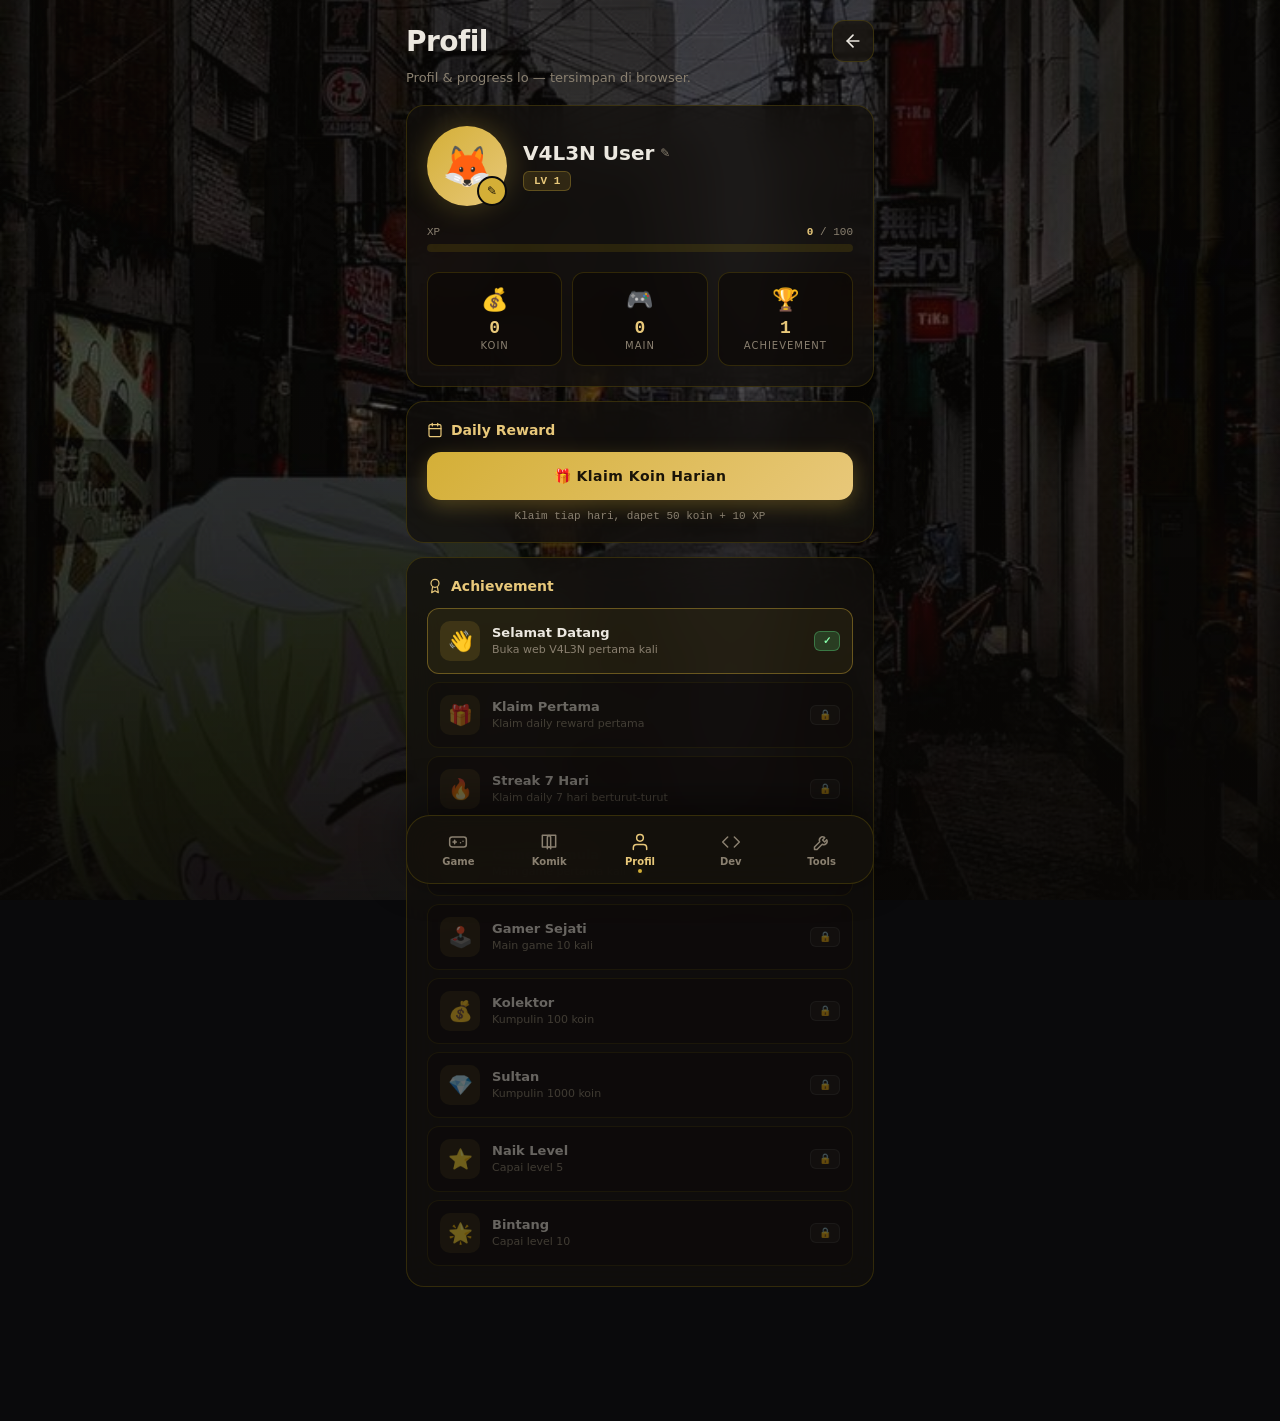
==== profil.html @ b2ff1efc "Add initial profile page layout and functionality" ====
<!DOCTYPE html>
<html lang="id">
<head>
<meta charset="UTF-8">
<meta name="viewport" content="width=device-width, initial-scale=1.0">
<title>Profil // v4l3n</title>
<style>
  :root {
    --bg: #0a0a0c;
    --panel: rgba(18, 15, 12, 0.75);
    --border: rgba(255, 215, 0, 0.15);
    --gold: #d4af37;
    --gold-soft: #e8c87a;
    --gold-dim: #8a7020;
    --gold-glow: rgba(212, 175, 55, 0.3);
    --text: #ece8e0;
    --muted: #8a8070;
    --font: 'Inter', 'Segoe UI', system-ui, -apple-system, sans-serif;
    --mono: 'JetBrains Mono', 'Fira Code', 'Courier New', monospace;
  }

  * { margin: 0; padding: 0; box-sizing: border-box; }

  body {
    font-family: var(--font);
    background: var(--bg);
    color: var(--text);
    min-height: 100vh;
    overflow-x: hidden;
  }

  .dash-bg {
    position: fixed;
    inset: 0;
    z-index: 0;
    background-image: url('assets/tenka-bg.jpg');
    background-size: cover;
    background-position: center;
    background-attachment: fixed;
  }

  .dash-overlay {
    position: fixed;
    inset: 0;
    z-index: 1;
    background: linear-gradient(180deg,
      rgba(10, 8, 6, 0.65) 0%,
      rgba(10, 8, 6, 0.5) 40%,
      rgba(10, 8, 6, 0.85) 100%);
    pointer-events: none;
  }

  .wrap {
    position: relative;
    z-index: 2;
    max-width: 500px;
    margin: 0 auto;
    padding: 20px 16px 120px;
  }

  /* Header */
  .profil-header {
    display: flex;
    justify-content: space-between;
    align-items: center;
    margin-bottom: 8px;
  }
  .profil-header h1 {
    font-size: 28px;
    font-weight: 800;
    letter-spacing: -0.5px;
  }
  .back-btn {
    width: 42px;
    height: 42px;
    border-radius: 12px;
    background: rgba(25, 20, 15, 0.7);
    backdrop-filter: blur(12px);
    -webkit-backdrop-filter: blur(12px);
    border: 1px solid var(--border);
    display: flex;
    align-items: center;
    justify-content: center;
    text-decoration: none;
    transition: all 0.25s ease;
  }
  .back-btn:hover {
    background: rgba(45, 38, 25, 0.8);
    border-color: var(--gold-dim);
  }
  .back-btn svg {
    width: 20px; height: 20px;
    stroke: var(--text);
    stroke-width: 2;
    fill: none;
    stroke-linecap: round;
    stroke-linejoin: round;
  }
  .profil-sub {
    font-size: 13px;
    color: var(--muted);
    margin-bottom: 20px;
  }

  /* Card umum */
  .card {
    background: var(--panel);
    backdrop-filter: blur(20px);
    -webkit-backdrop-filter: blur(20px);
    border: 1px solid var(--border);
    border-radius: 18px;
    padding: 20px;
    margin-bottom: 14px;
  }
  .card h3 {
    font-size: 14px;
    font-weight: 700;
    margin-bottom: 14px;
    display: flex;
    align-items: center;
    gap: 8px;
    color: var(--gold-soft);
  }
  .card h3 svg {
    width: 16px; height: 16px;
    stroke: var(--gold-soft);
    stroke-width: 1.8;
    fill: none;
    stroke-linecap: round;
    stroke-linejoin: round;
  }

  /* Profile card */
  .profile-main {
    display: flex;
    align-items: center;
    gap: 16px;
    margin-bottom: 20px;
  }
  .profile-avatar-lg {
    width: 80px;
    height: 80px;
    border-radius: 50%;
    background: linear-gradient(135deg, #d4af37, #e8c87a);
    display: flex;
    align-items: center;
    justify-content: center;
    font-size: 40px;
    flex-shrink: 0;
    box-shadow: 0 0 30px var(--gold-glow);
    cursor: pointer;
    transition: all 0.25s ease;
    position: relative;
  }
  .profile-avatar-lg:hover {
    transform: scale(1.05);
    box-shadow: 0 0 40px var(--gold-glow);
  }
  .profile-avatar-lg::after {
    content: '✎';
    position: absolute;
    bottom: 0;
    right: 0;
    width: 26px;
    height: 26px;
    border-radius: 50%;
    background: var(--gold);
    color: #1a1408;
    font-size: 12px;
    display: flex;
    align-items: center;
    justify-content: center;
    border: 2px solid var(--bg);
    font-weight: 700;
  }
  .profile-info-lg {
    flex: 1;
    min-width: 0;
  }
  .profile-name-lg {
    font-size: 20px;
    font-weight: 800;
    margin-bottom: 4px;
    cursor: pointer;
    display: flex;
    align-items: center;
    gap: 6px;
  }
  .profile-name-lg .edit-icon {
    font-size: 12px;
    color: var(--muted);
  }
  .profile-level-lg {
    display: inline-block;
    font-family: var(--mono);
    font-size: 11px;
    font-weight: 700;
    padding: 3px 10px;
    background: rgba(212, 175, 55, 0.15);
    color: var(--gold-soft);
    border: 1px solid rgba(212, 175, 55, 0.3);
    border-radius: 6px;
  }

  /* XP Bar */
  .xp-bar-wrap {
    margin-bottom: 20px;
  }
  .xp-bar-label {
    display: flex;
    justify-content: space-between;
    font-family: var(--mono);
    font-size: 11px;
    color: var(--muted);
    margin-bottom: 6px;
  }
  .xp-bar-label .val {
    color: var(--gold-soft);
    font-weight: 700;
  }
  .xp-bar {
    width: 100%;
    height: 8px;
    background: rgba(255, 215, 0, 0.1);
    border-radius: 4px;
    overflow: hidden;
  }
  .xp-bar-fill {
    height: 100%;
    width: 0%;
    background: linear-gradient(90deg, var(--gold), var(--gold-soft));
    box-shadow: 0 0 15px var(--gold-glow);
    transition: width 0.6s ease;
    border-radius: 4px;
  }

  /* Stats grid */
  .stats-grid {
    display: grid;
    grid-template-columns: repeat(3, 1fr);
    gap: 10px;
  }
  .stat-item {
    background: rgba(10, 8, 6, 0.6);
    border: 1px solid var(--border);
    border-radius: 12px;
    padding: 14px 8px;
    text-align: center;
  }
  .stat-item .icon {
    font-size: 22px;
    margin-bottom: 6px;
  }
  .stat-item .val {
    font-family: var(--mono);
    font-size: 18px;
    font-weight: 800;
    color: var(--gold-soft);
    margin-bottom: 2px;
  }
  .stat-item .label {
    font-size: 10px;
    color: var(--muted);
    text-transform: uppercase;
    letter-spacing: 1px;
  }

  /* Daily reward */
  .daily-btn {
    display: block;
    width: 100%;
    padding: 16px;
    background: linear-gradient(135deg, #d4af37, #e8c87a);
    color: #1a1408;
    border: none;
    border-radius: 14px;
    font-family: var(--font);
    font-size: 14px;
    font-weight: 800;
    letter-spacing: 0.5px;
    cursor: pointer;
    transition: all 0.25s ease;
    box-shadow: 0 6px 20px rgba(212, 175, 55, 0.3);
    margin-bottom: 10px;
  }
  .daily-btn:hover:not(:disabled) {
    transform: translateY(-2px);
    box-shadow: 0 8px 30px rgba(212, 175, 55, 0.5);
  }
  .daily-btn:disabled {
    background: rgba(40, 35, 28, 0.6);
    color: var(--muted);
    box-shadow: none;
    cursor: not-allowed;
  }
  .daily-info {
    text-align: center;
    font-size: 11px;
    color: var(--muted);
    font-family: var(--mono);
  }

  /* Avatar picker modal */
  .modal-overlay {
    position: fixed;
    inset: 0;
    z-index: 1000;
    background: rgba(0, 0, 0, 0.8);
    backdrop-filter: blur(8px);
    display: none;
    align-items: center;
    justify-content: center;
    padding: 20px;
  }
  .modal-overlay.show {
    display: flex;
    animation: fadeIn 0.3s ease;
  }
  @keyframes fadeIn {
    from { opacity: 0; }
    to { opacity: 1; }
  }
  .modal {
    background: var(--panel);
    backdrop-filter: blur(20px);
    border: 1px solid var(--border);
    border-radius: 20px;
    padding: 24px;
    max-width: 400px;
    width: 100%;
    box-shadow: 0 20px 60px rgba(0, 0, 0, 0.6);
    animation: slideUp 0.3s ease;
  }
  @keyframes slideUp {
    from { transform: translateY(30px); opacity: 0; }
    to { transform: translateY(0); opacity: 1; }
  }
  .modal h3 {
    font-size: 16px;
    font-weight: 700;
    margin-bottom: 16px;
    text-align: center;
    color: var(--gold-soft);
  }
  .avatar-grid {
    display: grid;
    grid-template-columns: repeat(4, 1fr);
    gap: 10px;
    margin-bottom: 16px;
  }
  .avatar-option {
    aspect-ratio: 1;
    background: rgba(10, 8, 6, 0.6);
    border: 1px solid var(--border);
    border-radius: 12px;
    display: flex;
    align-items: center;
    justify-content: center;
    font-size: 30px;
    cursor: pointer;
    transition: all 0.2s ease;
  }
  .avatar-option:hover {
    background: rgba(212, 175, 55, 0.15);
    border-color: var(--gold);
    transform: scale(1.05);
  }
  .avatar-option.selected {
    background: rgba(212, 175, 55, 0.2);
    border-color: var(--gold);
    box-shadow: 0 0 15px var(--gold-glow);
  }

  .modal input {
    width: 100%;
    padding: 12px 14px;
    background: rgba(10, 8, 6, 0.7);
    border: 1px solid var(--border);
    border-radius: 10px;
    color: var(--text);
    font-family: var(--font);
    font-size: 14px;
    outline: none;
    margin-bottom: 14px;
  }
  .modal input:focus {
    border-color: var(--gold-dim);
  }

  .modal-actions {
    display: flex;
    gap: 10px;
  }
  .modal-btn {
    flex: 1;
    padding: 12px;
    border-radius: 10px;
    font-family: var(--font);
    font-size: 13px;
    font-weight: 700;
    cursor: pointer;
    transition: all 0.25s ease;
    border: none;
  }
  .modal-btn.primary {
    background: linear-gradient(135deg, #d4af37, #e8c87a);
    color: #1a1408;
  }
  .modal-btn.secondary {
    background: rgba(25, 20, 15, 0.8);
    color: var(--text);
    border: 1px solid var(--border);
  }
  .modal-btn:hover {
    transform: translateY(-2px);
  }

  /* Achievement */
  .achievement-list {
    display: flex;
    flex-direction: column;
    gap: 8px;
  }
  .achievement-item {
    display: flex;
    align-items: center;
    gap: 12px;
    padding: 12px;
    background: rgba(10, 8, 6, 0.6);
    border: 1px solid var(--border);
    border-radius: 12px;
    transition: all 0.25s ease;
  }
  .achievement-item.locked {
    opacity: 0.4;
  }
  .achievement-item.unlocked {
    border-color: rgba(212, 175, 55, 0.4);
    background: rgba(212, 175, 55, 0.08);
  }
  .achievement-icon {
    width: 40px;
    height: 40px;
    border-radius: 10px;
    background: rgba(212, 175, 55, 0.15);
    display: flex;
    align-items: center;
    justify-content: center;
    font-size: 20px;
    flex-shrink: 0;
  }
  .achievement-info {
    flex: 1;
    min-width: 0;
  }
  .achievement-name {
    font-size: 13px;
    font-weight: 700;
    margin-bottom: 2px;
  }
  .achievement-desc {
    font-size: 11px;
    color: var(--muted);
    line-height: 1.4;
  }
  .achievement-status {
    font-family: var(--mono);
    font-size: 10px;
    font-weight: 700;
    padding: 3px 8px;
    border-radius: 6px;
    flex-shrink: 0;
  }
  .achievement-status.done {
    background: rgba(100, 255, 150, 0.15);
    color: #88ffaa;
    border: 1px solid rgba(100, 255, 150, 0.3);
  }
  .achievement-status.locked {
    background: rgba(255, 255, 255, 0.05);
    color: var(--muted);
    border: 1px solid rgba(255, 255, 255, 0.1);
  }

  /* Toast */
  .toast {
    position: fixed;
    bottom: 100px;
    left: 50%;
    transform: translateX(-50%) translateY(100px);
    background: rgba(20, 25, 20, 0.95);
    backdrop-filter: blur(20px);
    border: 1px solid rgba(100, 255, 150, 0.3);
    border-radius: 14px;
    padding: 14px 20px;
    z-index: 2000;
    opacity: 0;
    transition: all 0.4s cubic-bezier(0.34, 1.56, 0.64, 1);
    pointer-events: none;
    box-shadow: 0 10px 40px rgba(0, 0, 0, 0.5);
  }
  .toast.show {
    transform: translateX(-50%) translateY(0);
    opacity: 1;
  }
  .toast .toast-text {
    font-size: 13px;
    font-weight: 700;
    color: #d0ffd8;
  }

  /* Bottom nav */
  .bottom-nav {
    position: fixed;
    bottom: 16px;
    left: 50%;
    transform: translateX(-50%);
    width: calc(100% - 32px);
    max-width: 468px;
    background: rgba(20, 17, 12, 0.9);
    backdrop-filter: blur(20px);
    -webkit-backdrop-filter: blur(20px);
    border: 1px solid var(--border);
    border-radius: 24px;
    padding: 8px;
    display: grid;
    grid-template-columns: repeat(5, 1fr);
    gap: 4px;
    z-index: 100;
    box-shadow: 0 -10px 40px rgba(0, 0, 0, 0.5);
  }
  .nav-item {
    display: flex;
    flex-direction: column;
    align-items: center;
    gap: 4px;
    padding: 8px 4px;
    border-radius: 16px;
    text-decoration: none;
    color: var(--muted);
    font-size: 10px;
    font-weight: 600;
    transition: all 0.25s ease;
    position: relative;
  }
  .nav-item svg {
    width: 20px; height: 20px;
    stroke: currentColor;
    stroke-width: 1.8;
    fill: none;
    stroke-linecap: round;
    stroke-linejoin: round;
  }
  .nav-item:hover {
    color: var(--text);
    background: rgba(35, 30, 22, 0.5);
  }
  .nav-item.active {
    color: var(--gold-soft);
  }
  .nav-item.active::after {
    content: '';
    position: absolute;
    bottom: 2px;
    width: 4px;
    height: 4px;
    border-radius: 50%;
    background: var(--gold);
    box-shadow: 0 0 8px var(--gold-glow);
  }
</style>
</head>
<body>

<div class="dash-bg"></div>
<div class="dash-overlay"></div>

<div class="wrap">

  <div class="profil-header">
    <h1>Profil</h1>
    <a class="back-btn" href="/">
      <svg viewBox="0 0 24 24">
        <line x1="19" y1="12" x2="5" y2="12"/>
        <polyline points="12 19 5 12 12 5"/>
      </svg>
    </a>
  </div>
  <div class="profil-sub">Profil & progress lo — tersimpan di browser.</div>

  <!-- Profile Card -->
  <div class="card">
    <div class="profile-main">
      <div class="profile-avatar-lg" id="avatarBtn" onclick="openAvatarModal()">🦊</div>
      <div class="profile-info-lg">
        <div class="profile-name-lg" id="nameDisplay" onclick="openNameModal()">
          V4L3N User <span class="edit-icon">✎</span>
        </div>
        <span class="profile-level-lg" id="levelDisplay">LV 1</span>
      </div>
    </div>

    <div class="xp-bar-wrap">
      <div class="xp-bar-label">
        <span>XP</span>
        <span><span class="val" id="xpCurrent">0</span> / <span id="xpMax">100</span></span>
      </div>
      <div class="xp-bar">
        <div class="xp-bar-fill" id="xpBar"></div>
      </div>
    </div>

    <div class="stats-grid">
      <div class="stat-item">
        <div class="icon">💰</div>
        <div class="val" id="statKoin">0</div>
        <div class="label">Koin</div>
      </div>
      <div class="stat-item">
        <div class="icon">🎮</div>
        <div class="val" id="statGame">0</div>
        <div class="label">Main</div>
      </div>
      <div class="stat-item">
        <div class="icon">🏆</div>
        <div class="val" id="statAch">0</div>
        <div class="label">Achievement</div>
      </div>
    </div>
  </div>

  <!-- Daily Reward -->
  <div class="card">
    <h3>
      <svg viewBox="0 0 24 24">
        <rect x="3" y="4" width="18" height="18" rx="2"/>
        <line x1="16" y1="2" x2="16" y2="6"/>
        <line x1="8" y1="2" x2="8" y2="6"/>
        <line x1="3" y1="10" x2="21" y2="10"/>
      </svg>
      Daily Reward
    </h3>
    <button class="daily-btn" id="dailyBtn" onclick="claimDaily()">
      🎁 Klaim Koin Harian
    </button>
    <div class="daily-info" id="dailyInfo">Klaim tiap hari, dapet 50 koin + 10 XP</div>
  </div>

  <!-- Achievement -->
  <div class="card">
    <h3>
      <svg viewBox="0 0 24 24">
        <circle cx="12" cy="8" r="6"/>
        <polyline points="8.21 13.89 7 22 12 19 17 22 15.79 13.88"/>
      </svg>
      Achievement
    </h3>
    <div class="achievement-list" id="achievementList"></div>
  </div>

</div>

<!-- Modal Avatar -->
<div class="modal-overlay" id="avatarModal">
  <div class="modal">
    <h3>Pilih Avatar</h3>
    <div class="avatar-grid" id="avatarGrid"></div>
    <div class="modal-actions">
      <button class="modal-btn secondary" onclick="closeAvatarModal()">Tutup</button>
    </div>
  </div>
</div>

<!-- Modal Nama -->
<div class="modal-overlay" id="nameModal">
  <div class="modal">
    <h3>Ganti Nama</h3>
    <input type="text" id="nameInput" placeholder="Nama lo..." maxlength="20" />
    <div class="modal-actions">
      <button class="modal-btn secondary" onclick="closeNameModal()">Batal</button>
      <button class="modal-btn primary" onclick="saveName()">Simpan</button>
    </div>
  </div>
</div>

<!-- Toast -->
<div class="toast" id="toast">
  <div class="toast-text" id="toastText">✓ Berhasil!</div>
</div>

<!-- Bottom nav -->
<nav class="bottom-nav">
  <a class="nav-item" href="/game.html">
    <svg viewBox="0 0 24 24">
      <line x1="6" y1="12" x2="10" y2="12"/>
      <line x1="8" y1="10" x2="8" y2="14"/>
      <line x1="15" y1="13" x2="15.01" y2="13"/>
      <line x1="18" y1="11" x2="18.01" y2="11"/>
      <rect x="2" y="6" width="20" height="12" rx="3"/>
    </svg>
    <span>Game</span>
  </a>
  <a class="nav-item" href="https://valenmanga.my.id" target="_blank">
    <svg viewBox="0 0 24 24">
      <path d="M4 4h7a3 3 0 0 1 3 3v13a2 2 0 0 0-2-2H4z"/>
      <path d="M20 4h-7a3 3 0 0 0-3 3v13a2 2 0 0 1 2-2h8z"/>
    </svg>
    <span>Komik</span>
  </a>
  <a class="nav-item active" href="/profil.html">
    <svg viewBox="0 0 24 24">
      <path d="M20 21v-2a4 4 0 0 0-4-4H8a4 4 0 0 0-4 4v2"/>
      <circle cx="12" cy="7" r="4"/>
    </svg>
    <span>Profil</span>
  </a>
  <a class="nav-item" href="/dev.html">
    <svg viewBox="0 0 24 24">
      <polyline points="16 18 22 12 16 6"/>
      <polyline points="8 6 2 12 8 18"/>
    </svg>
    <span>Dev</span>
  </a>
  <a class="nav-item" href="/tools.html">
    <svg viewBox="0 0 24 24">
      <path d="M14.7 6.3a4 4 0 0 0-5.4 5.4L3 18v3h3l6.3-6.3a4 4 0 0 0 5.4-5.4l-2.6 2.6-2.4-2.4 2.6-2.6z"/>
    </svg>
    <span>Tools</span>
  </a>
</nav>

<script>
  // ============ DATA MANAGEMENT ============
  const STORAGE_KEY = 'v4l3n_user_data';

  const defaultUser = {
    name: 'V4L3N User',
    avatar: '🦊',
    level: 1,
    xp: 0,
    koin: 0,
    gamesPlayed: 0,
    achievements: [],
    lastDaily: null,
    dailyStreak: 0
  };

  function loadUser() {
    try {
      const saved = localStorage.getItem(STORAGE_KEY);
      if (saved) return { ...defaultUser, ...JSON.parse(saved) };
    } catch(e) {}
    return { ...defaultUser };
  }

  function saveUser(user) {
    try {
      localStorage.setItem(STORAGE_KEY, JSON.stringify(user));
    } catch(e) {}
  }

  let user = loadUser();

  // ============ ACHIEVEMENTS ============
  const ACHIEVEMENTS = [
    { id: 'first_visit', icon: '👋', name: 'Selamat Datang', desc: 'Buka web V4L3N pertama kali' },
    { id: 'daily_1', icon: '🎁', name: 'Klaim Pertama', desc: 'Klaim daily reward pertama' },
    { id: 'daily_7', icon: '🔥', name: 'Streak 7 Hari', desc: 'Klaim daily 7 hari berturut-turut' },
    { id: 'play_1', icon: '🎮', name: 'Gamer Pemula', desc: 'Main game pertama kali' },
    { id: 'play_10', icon: '🕹️', name: 'Gamer Sejati', desc: 'Main game 10 kali' },
    { id: 'koin_100', icon: '💰', name: 'Kolektor', desc: 'Kumpulin 100 koin' },
    { id: 'koin_1000', icon: '💎', name: 'Sultan', desc: 'Kumpulin 1000 koin' },
    { id: 'level_5', icon: '⭐', name: 'Naik Level', desc: 'Capai level 5' },
    { id: 'level_10', icon: '🌟', name: 'Bintang', desc: 'Capai level 10' }
  ];

  // Unlock achievement pertama kali
  if (!user.achievements.includes('first_visit')) {
    user.achievements.push('first_visit');
    saveUser(user);
  }

  // ============ FUNGSI LEVEL ============
  function xpForLevel(level) {
    // Level 1→2: 100 XP, 2→3: 200 XP, dst
    return level * 100;
  }

  function addXP(amount) {
    user.xp += amount;
    let leveledUp = false;
    while (user.xp >= xpForLevel(user.level)) {
      user.xp -= xpForLevel(user.level);
      user.level++;
      leveledUp = true;
    }
    if (leveledUp) {
      showToast('🎉 Naik ke Level ' + user.level + '!');
    }
    saveUser(user);
    renderProfile();
  }

  function addKoin(amount) {
    user.koin += amount;
    saveUser(user);
    renderProfile();
  }

  // ============ RENDER PROFIL ============
  function renderProfile() {
    document.getElementById('avatarBtn').textContent = user.avatar;
    document.getElementById('nameDisplay').innerHTML = escapeHtml(user.name) + ' <span class="edit-icon">✎</span>';
    document.getElementById('levelDisplay').textContent = 'LV ' + user.level;

    const xpMax = xpForLevel(user.level);
    document.getElementById('xpCurrent').textContent = user.xp;
    document.getElementById('xpMax').textContent = xpMax;
    document.getElementById('xpBar').style.width = (user.xp / xpMax * 100) + '%';

    document.getElementById('statKoin').textContent = user.koin;
    document.getElementById('statGame').textContent = user.gamesPlayed;
    document.getElementById('statAch').textContent = user.achievements.length;

    renderAchievements();
    renderDaily();
  }

  function renderAchievements() {
    const list = document.getElementById('achievementList');
    list.innerHTML = '';
    ACHIEVEMENTS.forEach(ach => {
      const unlocked = user.achievements.includes(ach.id);
      const div = document.createElement('div');
      div.className = 'achievement-item ' + (unlocked ? 'unlocked' : 'locked');
      div.innerHTML = `
        <div class="achievement-icon">${ach.icon}</div>
        <div class="achievement-info">
          <div class="achievement-name">${ach.name}</div>
          <div class="achievement-desc">${ach.desc}</div>
        </div>
        <div class="achievement-status ${unlocked ? 'done' : 'locked'}">${unlocked ? '✓' : '🔒'}</div>
      `;
      list.appendChild(div);
    });
  }

  function renderDaily() {
    const btn = document.getElementById('dailyBtn');
    const info = document.getElementById('dailyInfo');

    if (!user.lastDaily) {
      btn.disabled = false;
      btn.textContent = '🎁 Klaim Koin Harian';
      info.textContent = 'Klaim tiap hari, dapet 50 koin + 10 XP';
      return;
    }

    const now = new Date();
    const last = new Date(user.lastDaily);
    const diffMs = now - last;
    const diffHours = diffMs / (1000 * 60 * 60);

    if (diffHours < 24) {
      btn.disabled = true;
      const remaining = 24 - diffHours;
      const h = Math.floor(remaining);
      const m = Math.floor((remaining - h) * 60);
      btn.textContent = `⏳ Tunggu ${h}j ${m}m lagi`;
      info.textContent = `Streak: ${user.dailyStreak} hari 🔥`;
    } else {
      btn.disabled = false;
      btn.textContent = '🎁 Klaim Koin Harian';
      info.textContent = `Streak: ${user.dailyStreak} hari 🔥`;
    }
  }

  // ============ DAILY REWARD ============
  function claimDaily() {
    const now = new Date();
    const last = user.lastDaily ? new Date(user.lastDaily) : null;
    let streak = user.dailyStreak;

    if (last) {
      const diffHours = (now - last) / (1000 * 60 * 60);
      if (diffHours < 48) {
        streak++;
      } else {
        streak = 1;
      }
    } else {
      streak = 1;
    }

    const baseReward = 50;
    const bonus = Math.min(streak * 10, 100); // Maks bonus 100
    const totalKoin = baseReward + bonus;
    const totalXP = 10 + streak * 2;

    user.koin += totalKoin;
    user.xp += totalXP;
    user.dailyStreak = streak;
    user.lastDaily = now.toISOString();

    // Cek level up
    while (user.xp >= xpForLevel(user.level)) {
      user.xp -= xpForLevel(user.level);
      user.level++;
    }

    // Cek achievement
    if (!user.achievements.includes('daily_1')) user.achievements.push('daily_1');
    if (streak >= 7 && !user.achievements.includes('daily_7')) user.achievements.push('daily_7');
    if (user.koin >= 100 && !user.achievements.includes('koin_100')) user.achievements.push('koin_100');
    if (user.koin >= 1000 && !user.achievements.includes('koin_1000')) user.achievements.push('koin_1000');
    if (user.level >= 5 && !user.achievements.includes('level_5')) user.achievements.push('level_5');
    if (user.level >= 10 && !user.achievements.includes('level_10')) user.achievements.push('level_10');

    saveUser(user);
    renderProfile();
    showToast(`🎁 +${totalKoin} koin, +${totalXP} XP! Streak: ${streak} hari`);
  }

  // ============ AVATAR MODAL ============
  const AVATARS = ['🦊', '🐱', '🐶', '🐼', '🐯', '🦁', '🐸', '🐵', '🦄', '🐲', '👾', '🤖', '👻', '🎃', '😎', '🤠', '🥷', '🧙', '👑', '💀'];

  function openAvatarModal() {
    const grid = document.getElementById('avatarGrid');
    grid.innerHTML = '';
    AVATARS.forEach(av => {
      const div = document.createElement('div');
      div.className = 'avatar-option' + (av === user.avatar ? ' selected' : '');
      div.textContent = av;
      div.onclick = () => selectAvatar(av);
      grid.appendChild(div);
    });
    document.getElementById('avatarModal').classList.add('show');
  }

  function selectAvatar(av) {
    user.avatar = av;
    saveUser(user);
    renderProfile();
    closeAvatarModal();
    showToast('✓ Avatar diganti!');
  }

  function closeAvatarModal() {
    document.getElementById('avatarModal').classList.remove('show');
  }

  // ============ NAME MODAL ============
  function openNameModal() {
    document.getElementById('nameInput').value = user.name;
    document.getElementById('nameModal').classList.add('show');
    setTimeout(() => document.getElementById('nameInput').focus(), 100);
  }

  function saveName() {
    const newName = document.getElementById('nameInput').value.trim();
    if (!newName) {
      showToast('⚠️ Nama nggak boleh kosong');
      return;
    }
    user.name = newName;
    saveUser(user);
    renderProfile();
    closeNameModal();
    showToast('✓ Nama diganti!');
  }

  function closeNameModal() {
    document.getElementById('nameModal').classList.remove('show');
  }

  // Tutup modal kalau klik overlay
  document.getElementById('avatarModal').addEventListener('click', (e) => {
    if (e.target.id === 'avatarModal') closeAvatarModal();
  });
  document.getElementById('nameModal').addEventListener('click', (e) => {
    if (e.target.id === 'nameModal') closeNameModal();
  });

  // ============ TOAST ============
  let toastTimeout;
  function showToast(msg) {
    const toast = document.getElementById('toast');
    const text = document.getElementById('toastText');
    text.textContent = msg;
    toast.classList.add('show');
    clearTimeout(toastTimeout);
    toastTimeout = setTimeout(() => {
      toast.classList.remove('show');
    }, 3000);
  }

  // ============ UTILS ============
  function escapeHtml(str) {
    const div = document.createElement('div');
    div.textContent = str;
    return div.innerHTML;
  }

  // ============ AUTO REFRESH DAILY ============
  setInterval(renderDaily, 60000); // Update tiap menit

  // Init
  renderProfile();
</script>

</body>
</html>
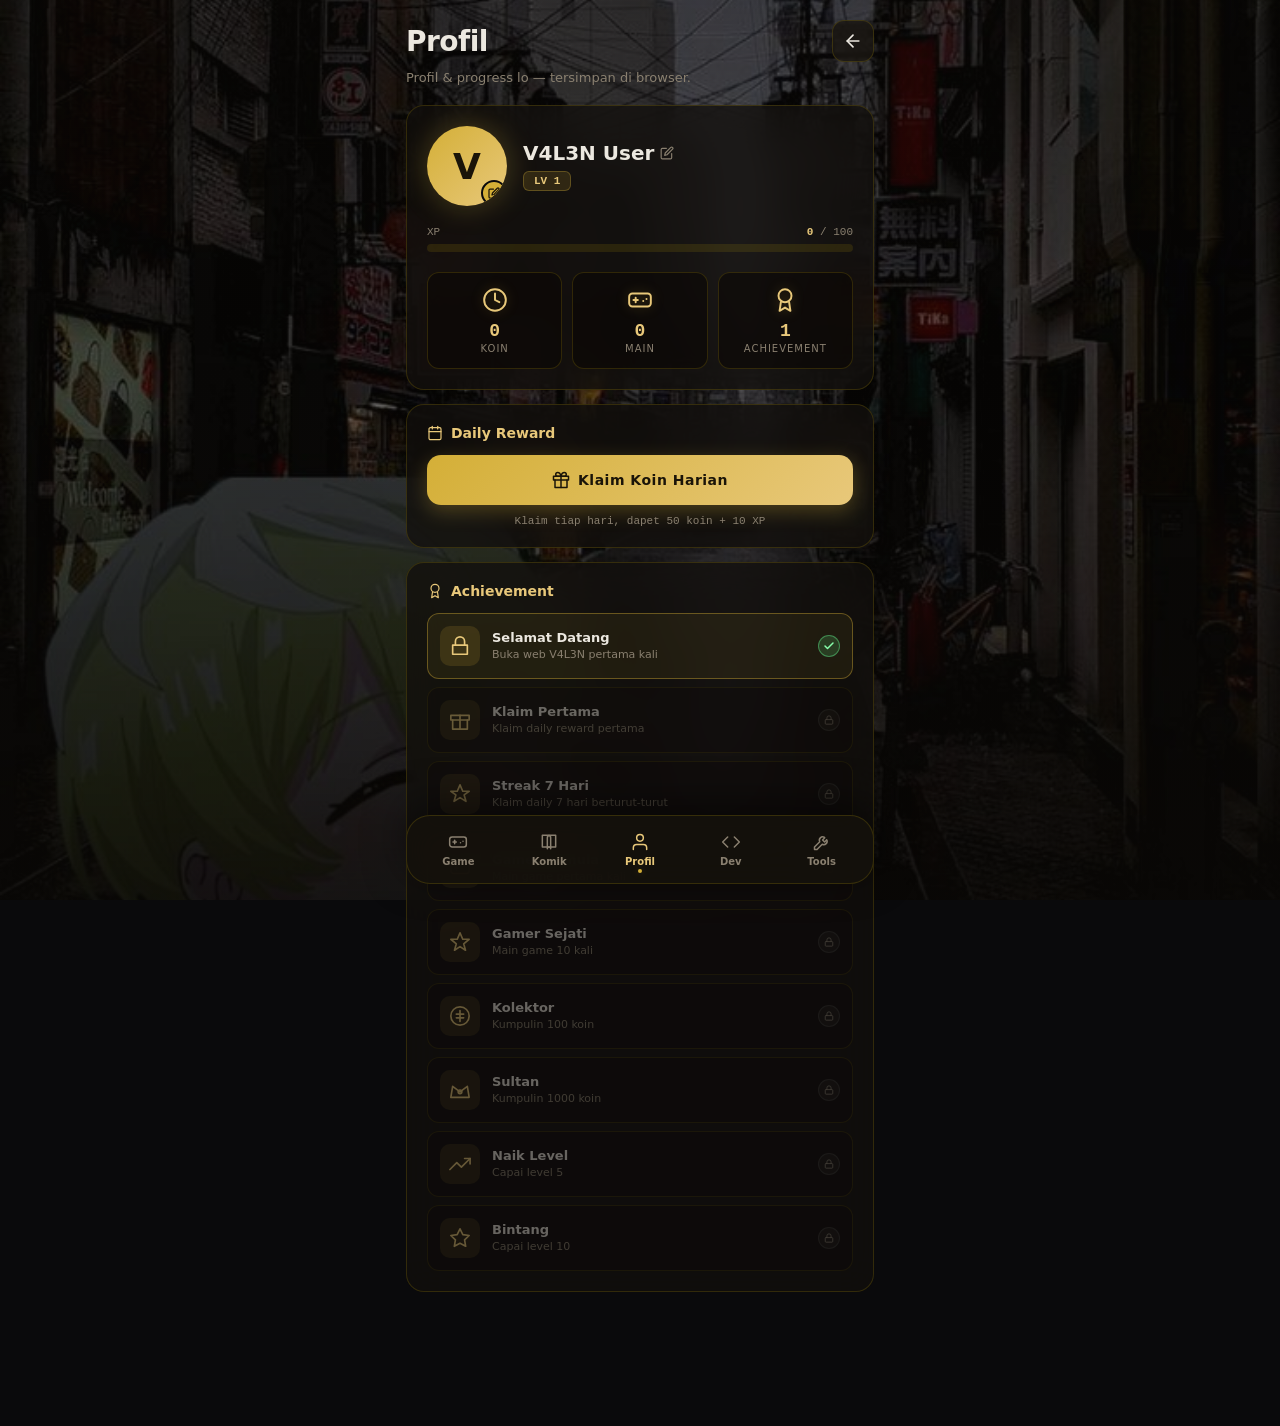
==== commit 88560a67: "Refactor profil.html for better structure and styling Refactor profile HTML and CSS for improved str" ====
--- a/profil.html
+++ b/profil.html
@@ -58,7 +58,6 @@
     padding: 20px 16px 120px;
   }
 
-  /* Header */
   .profil-header {
     display: flex;
     justify-content: space-between;
@@ -102,7 +101,6 @@
     margin-bottom: 20px;
   }
 
-  /* Card umum */
   .card {
     background: var(--panel);
     backdrop-filter: blur(20px);
@@ -130,7 +128,7 @@
     stroke-linejoin: round;
   }
 
-  /* Profile card */
+  /* Profile main */
   .profile-main {
     display: flex;
     align-items: center;
@@ -145,19 +143,27 @@
     display: flex;
     align-items: center;
     justify-content: center;
-    font-size: 40px;
+    font-size: 36px;
+    font-weight: 800;
+    color: #1a1408;
     flex-shrink: 0;
     box-shadow: 0 0 30px var(--gold-glow);
     cursor: pointer;
     transition: all 0.25s ease;
     position: relative;
+    overflow: hidden;
   }
   .profile-avatar-lg:hover {
     transform: scale(1.05);
     box-shadow: 0 0 40px var(--gold-glow);
   }
-  .profile-avatar-lg::after {
-    content: '✎';
+  .profile-avatar-lg img {
+    width: 100%;
+    height: 100%;
+    object-fit: cover;
+    border-radius: 50%;
+  }
+  .profile-avatar-lg .edit-badge {
     position: absolute;
     bottom: 0;
     right: 0;
@@ -165,13 +171,19 @@
     height: 26px;
     border-radius: 50%;
     background: var(--gold);
-    color: #1a1408;
-    font-size: 12px;
     display: flex;
     align-items: center;
     justify-content: center;
     border: 2px solid var(--bg);
-    font-weight: 700;
+    z-index: 2;
+  }
+  .profile-avatar-lg .edit-badge svg {
+    width: 12px; height: 12px;
+    stroke: #1a1408;
+    stroke-width: 2.5;
+    fill: none;
+    stroke-linecap: round;
+    stroke-linejoin: round;
   }
   .profile-info-lg {
     flex: 1;
@@ -187,8 +199,15 @@
     gap: 6px;
   }
   .profile-name-lg .edit-icon {
-    font-size: 12px;
-    color: var(--muted);
+    display: inline-flex;
+  }
+  .profile-name-lg .edit-icon svg {
+    width: 14px; height: 14px;
+    stroke: var(--muted);
+    stroke-width: 2;
+    fill: none;
+    stroke-linecap: round;
+    stroke-linejoin: round;
   }
   .profile-level-lg {
     display: inline-block;
@@ -247,9 +266,22 @@
     padding: 14px 8px;
     text-align: center;
   }
-  .stat-item .icon {
-    font-size: 22px;
-    margin-bottom: 6px;
+  .stat-item .icon-svg {
+    width: 26px;
+    height: 26px;
+    margin: 0 auto 8px;
+    display: flex;
+    align-items: center;
+    justify-content: center;
+  }
+  .stat-item .icon-svg svg {
+    width: 26px; height: 26px;
+    stroke: var(--gold-soft);
+    stroke-width: 1.8;
+    fill: none;
+    stroke-linecap: round;
+    stroke-linejoin: round;
+    filter: drop-shadow(0 0 6px var(--gold-glow));
   }
   .stat-item .val {
     font-family: var(--mono);
@@ -265,7 +297,7 @@
     letter-spacing: 1px;
   }
 
-  /* Daily reward */
+  /* Daily */
   .daily-btn {
     display: block;
     width: 100%;
@@ -282,6 +314,18 @@
     transition: all 0.25s ease;
     box-shadow: 0 6px 20px rgba(212, 175, 55, 0.3);
     margin-bottom: 10px;
+    display: flex;
+    align-items: center;
+    justify-content: center;
+    gap: 8px;
+  }
+  .daily-btn svg {
+    width: 18px; height: 18px;
+    stroke: #1a1408;
+    stroke-width: 2;
+    fill: none;
+    stroke-linecap: round;
+    stroke-linejoin: round;
   }
   .daily-btn:hover:not(:disabled) {
     transform: translateY(-2px);
@@ -293,6 +337,7 @@
     box-shadow: none;
     cursor: not-allowed;
   }
+  .daily-btn:disabled svg { stroke: var(--muted); }
   .daily-info {
     text-align: center;
     font-size: 11px;
@@ -300,7 +345,7 @@
     font-family: var(--mono);
   }
 
-  /* Avatar picker modal */
+  /* Modal */
   .modal-overlay {
     position: fixed;
     inset: 0;
@@ -330,6 +375,8 @@
     width: 100%;
     box-shadow: 0 20px 60px rgba(0, 0, 0, 0.6);
     animation: slideUp 0.3s ease;
+    max-height: 90vh;
+    overflow-y: auto;
   }
   @keyframes slideUp {
     from { transform: translateY(30px); opacity: 0; }
@@ -342,36 +389,8 @@
     text-align: center;
     color: var(--gold-soft);
   }
-  .avatar-grid {
-    display: grid;
-    grid-template-columns: repeat(4, 1fr);
-    gap: 10px;
-    margin-bottom: 16px;
-  }
-  .avatar-option {
-    aspect-ratio: 1;
-    background: rgba(10, 8, 6, 0.6);
-    border: 1px solid var(--border);
-    border-radius: 12px;
-    display: flex;
-    align-items: center;
-    justify-content: center;
-    font-size: 30px;
-    cursor: pointer;
-    transition: all 0.2s ease;
-  }
-  .avatar-option:hover {
-    background: rgba(212, 175, 55, 0.15);
-    border-color: var(--gold);
-    transform: scale(1.05);
-  }
-  .avatar-option.selected {
-    background: rgba(212, 175, 55, 0.2);
-    border-color: var(--gold);
-    box-shadow: 0 0 15px var(--gold-glow);
-  }
-
-  .modal input {
+
+  .modal input[type="text"] {
     width: 100%;
     padding: 12px 14px;
     background: rgba(10, 8, 6, 0.7);
@@ -383,7 +402,7 @@
     outline: none;
     margin-bottom: 14px;
   }
-  .modal input:focus {
+  .modal input[type="text"]:focus {
     border-color: var(--gold-dim);
   }
 
@@ -401,18 +420,96 @@
     cursor: pointer;
     transition: all 0.25s ease;
     border: none;
+    display: flex;
+    align-items: center;
+    justify-content: center;
+    gap: 6px;
+  }
+  .modal-btn svg {
+    width: 16px; height: 16px;
+    stroke-width: 2;
+    fill: none;
+    stroke-linecap: round;
+    stroke-linejoin: round;
   }
   .modal-btn.primary {
     background: linear-gradient(135deg, #d4af37, #e8c87a);
     color: #1a1408;
   }
+  .modal-btn.primary svg { stroke: #1a1408; }
   .modal-btn.secondary {
     background: rgba(25, 20, 15, 0.8);
     color: var(--text);
     border: 1px solid var(--border);
   }
+  .modal-btn.secondary svg { stroke: var(--text); }
   .modal-btn:hover {
     transform: translateY(-2px);
+  }
+
+  /* Upload area */
+  .upload-area {
+    border: 2px dashed var(--border);
+    border-radius: 14px;
+    padding: 24px 16px;
+    text-align: center;
+    cursor: pointer;
+    transition: all 0.25s ease;
+    margin-bottom: 14px;
+  }
+  .upload-area:hover {
+    border-color: var(--gold-dim);
+    background: rgba(212, 175, 55, 0.05);
+  }
+  .upload-area svg {
+    width: 40px;
+    height: 40px;
+    stroke: var(--gold-soft);
+    stroke-width: 1.5;
+    fill: none;
+    stroke-linecap: round;
+    stroke-linejoin: round;
+    margin-bottom: 10px;
+  }
+  .upload-area p {
+    font-size: 13px;
+    font-weight: 600;
+    margin-bottom: 4px;
+  }
+  .upload-area span {
+    font-size: 11px;
+    color: var(--muted);
+  }
+  .upload-area input[type="file"] {
+    display: none;
+  }
+
+  /* Avatar preview */
+  .avatar-preview {
+    width: 100px;
+    height: 100px;
+    border-radius: 50%;
+    margin: 0 auto 14px;
+    background: rgba(10, 8, 6, 0.6);
+    border: 2px solid var(--border);
+    display: flex;
+    align-items: center;
+    justify-content: center;
+    overflow: hidden;
+  }
+  .avatar-preview img {
+    width: 100%;
+    height: 100%;
+    object-fit: cover;
+  }
+  .avatar-preview svg {
+    width: 40px;
+    height: 40px;
+    stroke: var(--muted);
+    stroke-width: 1.5;
+    fill: none;
+    stroke-linecap: round;
+    stroke-linejoin: round;
   }
 
   /* Achievement */
@@ -431,9 +528,7 @@
     border-radius: 12px;
     transition: all 0.25s ease;
   }
-  .achievement-item.locked {
-    opacity: 0.4;
-  }
+  .achievement-item.locked { opacity: 0.4; }
   .achievement-item.unlocked {
     border-color: rgba(212, 175, 55, 0.4);
     background: rgba(212, 175, 55, 0.08);
@@ -446,8 +541,15 @@
     display: flex;
     align-items: center;
     justify-content: center;
-    font-size: 20px;
     flex-shrink: 0;
+  }
+  .achievement-icon svg {
+    width: 22px; height: 22px;
+    stroke: var(--gold-soft);
+    stroke-width: 1.8;
+    fill: none;
+    stroke-linecap: round;
+    stroke-linejoin: round;
   }
   .achievement-info {
     flex: 1;
@@ -464,22 +566,37 @@
     line-height: 1.4;
   }
   .achievement-status {
-    font-family: var(--mono);
-    font-size: 10px;
-    font-weight: 700;
-    padding: 3px 8px;
-    border-radius: 6px;
+    width: 22px;
+    height: 22px;
+    border-radius: 50%;
+    display: flex;
+    align-items: center;
+    justify-content: center;
     flex-shrink: 0;
   }
   .achievement-status.done {
     background: rgba(100, 255, 150, 0.15);
-    color: #88ffaa;
-    border: 1px solid rgba(100, 255, 150, 0.3);
+    border: 1px solid rgba(100, 255, 150, 0.4);
+  }
+  .achievement-status.done svg {
+    width: 12px; height: 12px;
+    stroke: #88ffaa;
+    stroke-width: 3;
+    fill: none;
+    stroke-linecap: round;
+    stroke-linejoin: round;
   }
   .achievement-status.locked {
     background: rgba(255, 255, 255, 0.05);
-    color: var(--muted);
     border: 1px solid rgba(255, 255, 255, 0.1);
+  }
+  .achievement-status.locked svg {
+    width: 10px; height: 10px;
+    stroke: var(--muted);
+    stroke-width: 2;
+    fill: none;
+    stroke-linecap: round;
+    stroke-linejoin: round;
   }
 
   /* Toast */
@@ -498,10 +615,23 @@
     transition: all 0.4s cubic-bezier(0.34, 1.56, 0.64, 1);
     pointer-events: none;
     box-shadow: 0 10px 40px rgba(0, 0, 0, 0.5);
+    display: flex;
+    align-items: center;
+    gap: 8px;
+    max-width: 90%;
   }
   .toast.show {
     transform: translateX(-50%) translateY(0);
     opacity: 1;
+  }
+  .toast svg {
+    width: 16px; height: 16px;
+    stroke: #88ffaa;
+    stroke-width: 2.5;
+    fill: none;
+    stroke-linecap: round;
+    stroke-linejoin: round;
+    flex-shrink: 0;
   }
   .toast .toast-text {
     font-size: 13px;
@@ -591,10 +721,24 @@
   <!-- Profile Card -->
   <div class="card">
     <div class="profile-main">
-      <div class="profile-avatar-lg" id="avatarBtn" onclick="openAvatarModal()">🦊</div>
+      <div class="profile-avatar-lg" id="avatarBtn" onclick="openAvatarModal()">
+        <span id="avatarContent">V</span>
+        <div class="edit-badge">
+          <svg viewBox="0 0 24 24">
+            <path d="M11 4H4a2 2 0 0 0-2 2v14a2 2 0 0 0 2 2h14a2 2 0 0 0 2-2v-7"/>
+            <path d="M18.5 2.5a2.121 2.121 0 0 1 3 3L12 15l-4 1 1-4 9.5-9.5z"/>
+          </svg>
+        </div>
+      </div>
       <div class="profile-info-lg">
         <div class="profile-name-lg" id="nameDisplay" onclick="openNameModal()">
-          V4L3N User <span class="edit-icon">✎</span>
+          <span id="nameText">V4L3N User</span>
+          <span class="edit-icon">
+            <svg viewBox="0 0 24 24">
+              <path d="M11 4H4a2 2 0 0 0-2 2v14a2 2 0 0 0 2 2h14a2 2 0 0 0 2-2v-7"/>
+              <path d="M18.5 2.5a2.121 2.121 0 0 1 3 3L12 15l-4 1 1-4 9.5-9.5z"/>
+            </svg>
+          </span>
         </div>
         <span class="profile-level-lg" id="levelDisplay">LV 1</span>
       </div>
@@ -612,17 +756,35 @@
 
     <div class="stats-grid">
       <div class="stat-item">
-        <div class="icon">💰</div>
+        <div class="icon-svg">
+          <svg viewBox="0 0 24 24">
+            <circle cx="12" cy="12" r="10"/>
+            <path d="M12 6v6l4 2"/>
+          </svg>
+        </div>
         <div class="val" id="statKoin">0</div>
         <div class="label">Koin</div>
       </div>
       <div class="stat-item">
-        <div class="icon">🎮</div>
+        <div class="icon-svg">
+          <svg viewBox="0 0 24 24">
+            <line x1="6" y1="12" x2="10" y2="12"/>
+            <line x1="8" y1="10" x2="8" y2="14"/>
+            <line x1="15" y1="13" x2="15.01" y2="13"/>
+            <line x1="18" y1="11" x2="18.01" y2="11"/>
+            <rect x="2" y="6" width="20" height="12" rx="3"/>
+          </svg>
+        </div>
         <div class="val" id="statGame">0</div>
         <div class="label">Main</div>
       </div>
       <div class="stat-item">
-        <div class="icon">🏆</div>
+        <div class="icon-svg">
+          <svg viewBox="0 0 24 24">
+            <circle cx="12" cy="8" r="6"/>
+            <polyline points="8.21 13.89 7 22 12 19 17 22 15.79 13.88"/>
+          </svg>
+        </div>
         <div class="val" id="statAch">0</div>
         <div class="label">Achievement</div>
       </div>
@@ -641,7 +803,14 @@
       Daily Reward
     </h3>
     <button class="daily-btn" id="dailyBtn" onclick="claimDaily()">
-      🎁 Klaim Koin Harian
+      <svg viewBox="0 0 24 24">
+        <polyline points="20 12 20 22 4 22 4 12"/>
+        <rect x="2" y="7" width="20" height="5"/>
+        <line x1="12" y1="22" x2="12" y2="7"/>
+        <path d="M12 7H7.5a2.5 2.5 0 0 1 0-5C11 2 12 7 12 7z"/>
+        <path d="M12 7h4.5a2.5 2.5 0 0 0 0-5C13 2 12 7 12 7z"/>
+      </svg>
+      <span id="dailyBtnText">Klaim Koin Harian</span>
     </button>
     <div class="daily-info" id="dailyInfo">Klaim tiap hari, dapet 50 koin + 10 XP</div>
   </div>
@@ -663,10 +832,35 @@
 <!-- Modal Avatar -->
 <div class="modal-overlay" id="avatarModal">
   <div class="modal">
-    <h3>Pilih Avatar</h3>
-    <div class="avatar-grid" id="avatarGrid"></div>
+    <h3>Ganti Avatar</h3>
+
+    <div class="avatar-preview" id="avatarPreview">
+      <svg viewBox="0 0 24 24">
+        <path d="M20 21v-2a4 4 0 0 0-4-4H8a4 4 0 0 0-4 4v2"/>
+        <circle cx="12" cy="7" r="4"/>
+      </svg>
+    </div>
+
+    <label class="upload-area" for="avatarUpload">
+      <svg viewBox="0 0 24 24">
+        <path d="M21 15v4a2 2 0 0 1-2 2H5a2 2 0 0 1-2-2v-4"/>
+        <polyline points="17 8 12 3 7 8"/>
+        <line x1="12" y1="3" x2="12" y2="15"/>
+      </svg>
+      <p>Upload dari Galeri</p>
+      <span>PNG, JPG, atau WEBP (max 2 MB)</span>
+      <input type="file" id="avatarUpload" accept="image/*" onchange="handleAvatarUpload(event)" />
+    </label>
+
     <div class="modal-actions">
       <button class="modal-btn secondary" onclick="closeAvatarModal()">Tutup</button>
+      <button class="modal-btn primary" onclick="resetAvatar()">
+        <svg viewBox="0 0 24 24">
+          <polyline points="1 4 1 10 7 10"/>
+          <path d="M3.51 15a9 9 0 1 0 2.13-9.36L1 10"/>
+        </svg>
+        Reset
+      </button>
     </div>
   </div>
 </div>
@@ -678,14 +872,22 @@
     <input type="text" id="nameInput" placeholder="Nama lo..." maxlength="20" />
     <div class="modal-actions">
       <button class="modal-btn secondary" onclick="closeNameModal()">Batal</button>
-      <button class="modal-btn primary" onclick="saveName()">Simpan</button>
+      <button class="modal-btn primary" onclick="saveName()">
+        <svg viewBox="0 0 24 24">
+          <polyline points="20 6 9 17 4 12"/>
+        </svg>
+        Simpan
+      </button>
     </div>
   </div>
 </div>
 
 <!-- Toast -->
 <div class="toast" id="toast">
-  <div class="toast-text" id="toastText">✓ Berhasil!</div>
+  <svg viewBox="0 0 24 24">
+    <polyline points="20 6 9 17 4 12"/>
+  </svg>
+  <div class="toast-text" id="toastText">Berhasil!</div>
 </div>
 
 <!-- Bottom nav -->
@@ -730,12 +932,12 @@
 </nav>
 
 <script>
-  // ============ DATA MANAGEMENT ============
+  // ============ DATA ============
   const STORAGE_KEY = 'v4l3n_user_data';
 
   const defaultUser = {
     name: 'V4L3N User',
-    avatar: '🦊',
+    avatar: null, // null = pakai inisial, atau base64 string dari gambar
     level: 1,
     xp: 0,
     koin: 0,
@@ -756,61 +958,61 @@
   function saveUser(user) {
     try {
       localStorage.setItem(STORAGE_KEY, JSON.stringify(user));
-    } catch(e) {}
+    } catch(e) {
+      showToast('⚠️ Gagal simpan data');
+    }
   }
 
   let user = loadUser();
 
-  // ============ ACHIEVEMENTS ============
+  // ============ ACHIEVEMENTS (pakai SVG) ============
   const ACHIEVEMENTS = [
-    { id: 'first_visit', icon: '👋', name: 'Selamat Datang', desc: 'Buka web V4L3N pertama kali' },
-    { id: 'daily_1', icon: '🎁', name: 'Klaim Pertama', desc: 'Klaim daily reward pertama' },
-    { id: 'daily_7', icon: '🔥', name: 'Streak 7 Hari', desc: 'Klaim daily 7 hari berturut-turut' },
-    { id: 'play_1', icon: '🎮', name: 'Gamer Pemula', desc: 'Main game pertama kali' },
-    { id: 'play_10', icon: '🕹️', name: 'Gamer Sejati', desc: 'Main game 10 kali' },
-    { id: 'koin_100', icon: '💰', name: 'Kolektor', desc: 'Kumpulin 100 koin' },
-    { id: 'koin_1000', icon: '💎', name: 'Sultan', desc: 'Kumpulin 1000 koin' },
-    { id: 'level_5', icon: '⭐', name: 'Naik Level', desc: 'Capai level 5' },
-    { id: 'level_10', icon: '🌟', name: 'Bintang', desc: 'Capai level 10' }
+    { id: 'first_visit', name: 'Selamat Datang', desc: 'Buka web V4L3N pertama kali',
+      svg: '<path d="M7 11V7a5 5 0 0 1 10 0v4"/><path d="M4 11h16v10H4z"/>' },
+    { id: 'daily_1', name: 'Klaim Pertama', desc: 'Klaim daily reward pertama',
+      svg: '<polyline points="20 12 20 22 4 22 4 12"/><rect x="2" y="7" width="20" height="5"/><line x1="12" y1="22" x2="12" y2="7"/>' },
+    { id: 'daily_7', name: 'Streak 7 Hari', desc: 'Klaim daily 7 hari berturut-turut',
+      svg: '<path d="M12 2l3 7h7l-5.5 4 2 7L12 16l-6.5 4 2-7L2 9h7z"/>' },
+    { id: 'play_1', name: 'Gamer Pemula', desc: 'Main game pertama kali',
+      svg: '<rect x="2" y="6" width="20" height="12" rx="3"/><line x1="6" y1="12" x2="10" y2="12"/><line x1="8" y1="10" x2="8" y2="14"/>' },
+    { id: 'play_10', name: 'Gamer Sejati', desc: 'Main game 10 kali',
+      svg: '<polygon points="12 2 15 9 22 9 16 14 18 21 12 17 6 21 8 14 2 9 9 9"/>' },
+    { id: 'koin_100', name: 'Kolektor', desc: 'Kumpulin 100 koin',
+      svg: '<circle cx="12" cy="12" r="10"/><path d="M12 6v12M8 10h8M8 14h8"/>' },
+    { id: 'koin_1000', name: 'Sultan', desc: 'Kumpulin 1000 koin',
+      svg: '<polygon points="2 20 22 20 20 8 12 14 4 8 2 20"/><circle cx="12" cy="14" r="2"/>' },
+    { id: 'level_5', name: 'Naik Level', desc: 'Capai level 5',
+      svg: '<polyline points="23 6 13.5 15.5 8.5 10.5 1 18"/><polyline points="17 6 23 6 23 12"/>' },
+    { id: 'level_10', name: 'Bintang', desc: 'Capai level 10',
+      svg: '<polygon points="12 2 15.09 8.26 22 9.27 17 14.14 18.18 21.02 12 17.77 5.82 21.02 7 14.14 2 9.27 8.91 8.26 12 2"/>' }
   ];
 
-  // Unlock achievement pertama kali
   if (!user.achievements.includes('first_visit')) {
     user.achievements.push('first_visit');
     saveUser(user);
   }
 
-  // ============ FUNGSI LEVEL ============
+  // ============ LEVEL ============
   function xpForLevel(level) {
-    // Level 1→2: 100 XP, 2→3: 200 XP, dst
     return level * 100;
   }
 
-  function addXP(amount) {
-    user.xp += amount;
-    let leveledUp = false;
-    while (user.xp >= xpForLevel(user.level)) {
-      user.xp -= xpForLevel(user.level);
-      user.level++;
-      leveledUp = true;
+  // ============ RENDER ============
+  function renderProfile() {
+    // Avatar
+    const avatarContent = document.getElementById('avatarContent');
+    if (user.avatar) {
+      avatarContent.outerHTML = `<img id="avatarContent" src="${user.avatar}" alt="Avatar" />`;
+    } else {
+      const existingImg = document.getElementById('avatarContent');
+      if (existingImg && existingImg.tagName === 'IMG') {
+        existingImg.outerHTML = `<span id="avatarContent">${(user.name || 'V')[0].toUpperCase()}</span>`;
+      } else {
+        avatarContent.textContent = (user.name || 'V')[0].toUpperCase();
+      }
     }
-    if (leveledUp) {
-      showToast('🎉 Naik ke Level ' + user.level + '!');
-    }
-    saveUser(user);
-    renderProfile();
-  }
-
-  function addKoin(amount) {
-    user.koin += amount;
-    saveUser(user);
-    renderProfile();
-  }
-
-  // ============ RENDER PROFIL ============
-  function renderProfile() {
-    document.getElementById('avatarBtn').textContent = user.avatar;
-    document.getElementById('nameDisplay').innerHTML = escapeHtml(user.name) + ' <span class="edit-icon">✎</span>';
+
+    document.getElementById('nameText').textContent = user.name;
     document.getElementById('levelDisplay').textContent = 'LV ' + user.level;
 
     const xpMax = xpForLevel(user.level);
@@ -834,12 +1036,19 @@
       const div = document.createElement('div');
       div.className = 'achievement-item ' + (unlocked ? 'unlocked' : 'locked');
       div.innerHTML = `
-        <div class="achievement-icon">${ach.icon}</div>
+        <div class="achievement-icon">
+          <svg viewBox="0 0 24 24">${ach.svg}</svg>
+        </div>
         <div class="achievement-info">
           <div class="achievement-name">${ach.name}</div>
           <div class="achievement-desc">${ach.desc}</div>
         </div>
-        <div class="achievement-status ${unlocked ? 'done' : 'locked'}">${unlocked ? '✓' : '🔒'}</div>
+        <div class="achievement-status ${unlocked ? 'done' : 'locked'}">
+          ${unlocked 
+            ? '<svg viewBox="0 0 24 24"><polyline points="20 6 9 17 4 12"/></svg>'
+            : '<svg viewBox="0 0 24 24"><rect x="3" y="11" width="18" height="11" rx="2"/><path d="M7 11V7a5 5 0 0 1 10 0v4"/></svg>'
+          }
+        </div>
       `;
       list.appendChild(div);
     });
@@ -848,10 +1057,11 @@
   function renderDaily() {
     const btn = document.getElementById('dailyBtn');
     const info = document.getElementById('dailyInfo');
+    const btnText = document.getElementById('dailyBtnText');
 
     if (!user.lastDaily) {
       btn.disabled = false;
-      btn.textContent = '🎁 Klaim Koin Harian';
+      btnText.textContent = 'Klaim Koin Harian';
       info.textContent = 'Klaim tiap hari, dapet 50 koin + 10 XP';
       return;
     }
@@ -866,16 +1076,16 @@
       const remaining = 24 - diffHours;
       const h = Math.floor(remaining);
       const m = Math.floor((remaining - h) * 60);
-      btn.textContent = `⏳ Tunggu ${h}j ${m}m lagi`;
-      info.textContent = `Streak: ${user.dailyStreak} hari 🔥`;
+      btnText.textContent = `Tunggu ${h}j ${m}m lagi`;
+      info.textContent = `Streak: ${user.dailyStreak} hari`;
     } else {
       btn.disabled = false;
-      btn.textContent = '🎁 Klaim Koin Harian';
-      info.textContent = `Streak: ${user.dailyStreak} hari 🔥`;
+      btnText.textContent = 'Klaim Koin Harian';
+      info.textContent = `Streak: ${user.dailyStreak} hari`;
     }
   }
 
-  // ============ DAILY REWARD ============
+  // ============ DAILY ============
   function claimDaily() {
     const now = new Date();
     const last = user.lastDaily ? new Date(user.lastDaily) : null;
@@ -883,18 +1093,13 @@
 
     if (last) {
       const diffHours = (now - last) / (1000 * 60 * 60);
-      if (diffHours < 48) {
-        streak++;
-      } else {
-        streak = 1;
-      }
+      if (diffHours < 48) streak++;
+      else streak = 1;
     } else {
       streak = 1;
     }
 
-    const baseReward = 50;
-    const bonus = Math.min(streak * 10, 100); // Maks bonus 100
-    const totalKoin = baseReward + bonus;
+    const totalKoin = 50 + Math.min(streak * 10, 100);
     const totalXP = 10 + streak * 2;
 
     user.koin += totalKoin;
@@ -902,13 +1107,11 @@
     user.dailyStreak = streak;
     user.lastDaily = now.toISOString();
 
-    // Cek level up
     while (user.xp >= xpForLevel(user.level)) {
       user.xp -= xpForLevel(user.level);
       user.level++;
     }
 
-    // Cek achievement
     if (!user.achievements.includes('daily_1')) user.achievements.push('daily_1');
     if (streak >= 7 && !user.achievements.includes('daily_7')) user.achievements.push('daily_7');
     if (user.koin >= 100 && !user.achievements.includes('koin_100')) user.achievements.push('koin_100');
@@ -918,35 +1121,96 @@
 
     saveUser(user);
     renderProfile();
-    showToast(`🎁 +${totalKoin} koin, +${totalXP} XP! Streak: ${streak} hari`);
+    showToast(`+${totalKoin} koin, +${totalXP} XP! Streak: ${streak} hari`);
   }
 
   // ============ AVATAR MODAL ============
-  const AVATARS = ['🦊', '🐱', '🐶', '🐼', '🐯', '🦁', '🐸', '🐵', '🦄', '🐲', '👾', '🤖', '👻', '🎃', '😎', '🤠', '🥷', '🧙', '👑', '💀'];
-
   function openAvatarModal() {
-    const grid = document.getElementById('avatarGrid');
-    grid.innerHTML = '';
-    AVATARS.forEach(av => {
-      const div = document.createElement('div');
-      div.className = 'avatar-option' + (av === user.avatar ? ' selected' : '');
-      div.textContent = av;
-      div.onclick = () => selectAvatar(av);
-      grid.appendChild(div);
-    });
+    // Update preview
+    const preview = document.getElementById('avatarPreview');
+    if (user.avatar) {
+      preview.innerHTML = `<img src="${user.avatar}" alt="Avatar" />`;
+    } else {
+      preview.innerHTML = `
+        <svg viewBox="0 0 24 24">
+          <path d="M20 21v-2a4 4 0 0 0-4-4H8a4 4 0 0 0-4 4v2"/>
+          <circle cx="12" cy="7" r="4"/>
+        </svg>
+      `;
+    }
     document.getElementById('avatarModal').classList.add('show');
   }
 
-  function selectAvatar(av) {
-    user.avatar = av;
+  function closeAvatarModal() {
+    document.getElementById('avatarModal').classList.remove('show');
+    document.getElementById('avatarUpload').value = '';
+  }
+
+  function handleAvatarUpload(event) {
+    const file = event.target.files[0];
+    if (!file) return;
+
+    // Cek ukuran (max 2 MB)
+    if (file.size > 2 * 1024 * 1024) {
+      showToast('⚠️ File terlalu besar (max 2 MB)');
+      return;
+    }
+
+    // Cek tipe
+    if (!file.type.startsWith('image/')) {
+      showToast('⚠️ File harus gambar');
+      return;
+    }
+
+    const reader = new FileReader();
+    reader.onload = (e) => {
+      // Compress gambar dulu biar localStorage nggak penuh
+      compressImage(e.target.result, 400, 0.85, (compressed) => {
+        user.avatar = compressed;
+        saveUser(user);
+        renderProfile();
+
+        // Update preview
+        const preview = document.getElementById('avatarPreview');
+        preview.innerHTML = `<img src="${compressed}" alt="Avatar" />`;
+
+        showToast('Avatar diganti!');
+        setTimeout(closeAvatarModal, 800);
+      });
+    };
+    reader.readAsDataURL(file);
+  }
+
+  // Compress gambar biar muat di localStorage
+  function compressImage(dataUrl, maxSize, quality, callback) {
+    const img = new Image();
+    img.onload = () => {
+      const canvas = document.createElement('canvas');
+      let w = img.width;
+      let h = img.height;
+
+      if (w > h) {
+        if (w > maxSize) { h = (h * maxSize) / w; w = maxSize; }
+      } else {
+        if (h > maxSize) { w = (w * maxSize) / h; h = maxSize; }
+      }
+
+      canvas.width = w;
+      canvas.height = h;
+      const ctx = canvas.getContext('2d');
+      ctx.drawImage(img, 0, 0, w, h);
+
+      callback(canvas.toDataURL('image/jpeg', quality));
+    };
+    img.src = dataUrl;
+  }
+
+  function resetAvatar() {
+    user.avatar = null;
     saveUser(user);
     renderProfile();
-    closeAvatarModal();
-    showToast('✓ Avatar diganti!');
-  }
-
-  function closeAvatarModal() {
-    document.getElementById('avatarModal').classList.remove('show');
+    openAvatarModal(); // Refresh preview
+    showToast('Avatar direset');
   }
 
   // ============ NAME MODAL ============
@@ -959,14 +1223,14 @@
   function saveName() {
     const newName = document.getElementById('nameInput').value.trim();
     if (!newName) {
-      showToast('⚠️ Nama nggak boleh kosong');
+      showToast('Nama nggak boleh kosong');
       return;
     }
     user.name = newName;
     saveUser(user);
     renderProfile();
     closeNameModal();
-    showToast('✓ Nama diganti!');
+    showToast('Nama diganti!');
   }
 
   function closeNameModal() {
@@ -994,18 +1258,9 @@
     }, 3000);
   }
 
-  // ============ UTILS ============
-  function escapeHtml(str) {
-    const div = document.createElement('div');
-    div.textContent = str;
-    return div.innerHTML;
-  }
-
-  // ============ AUTO REFRESH DAILY ============
-  setInterval(renderDaily, 60000); // Update tiap menit
-
-  // Init
+  // ============ INIT ============
   renderProfile();
+  setInterval(renderDaily, 60000);
 </script>
 
 </body>
